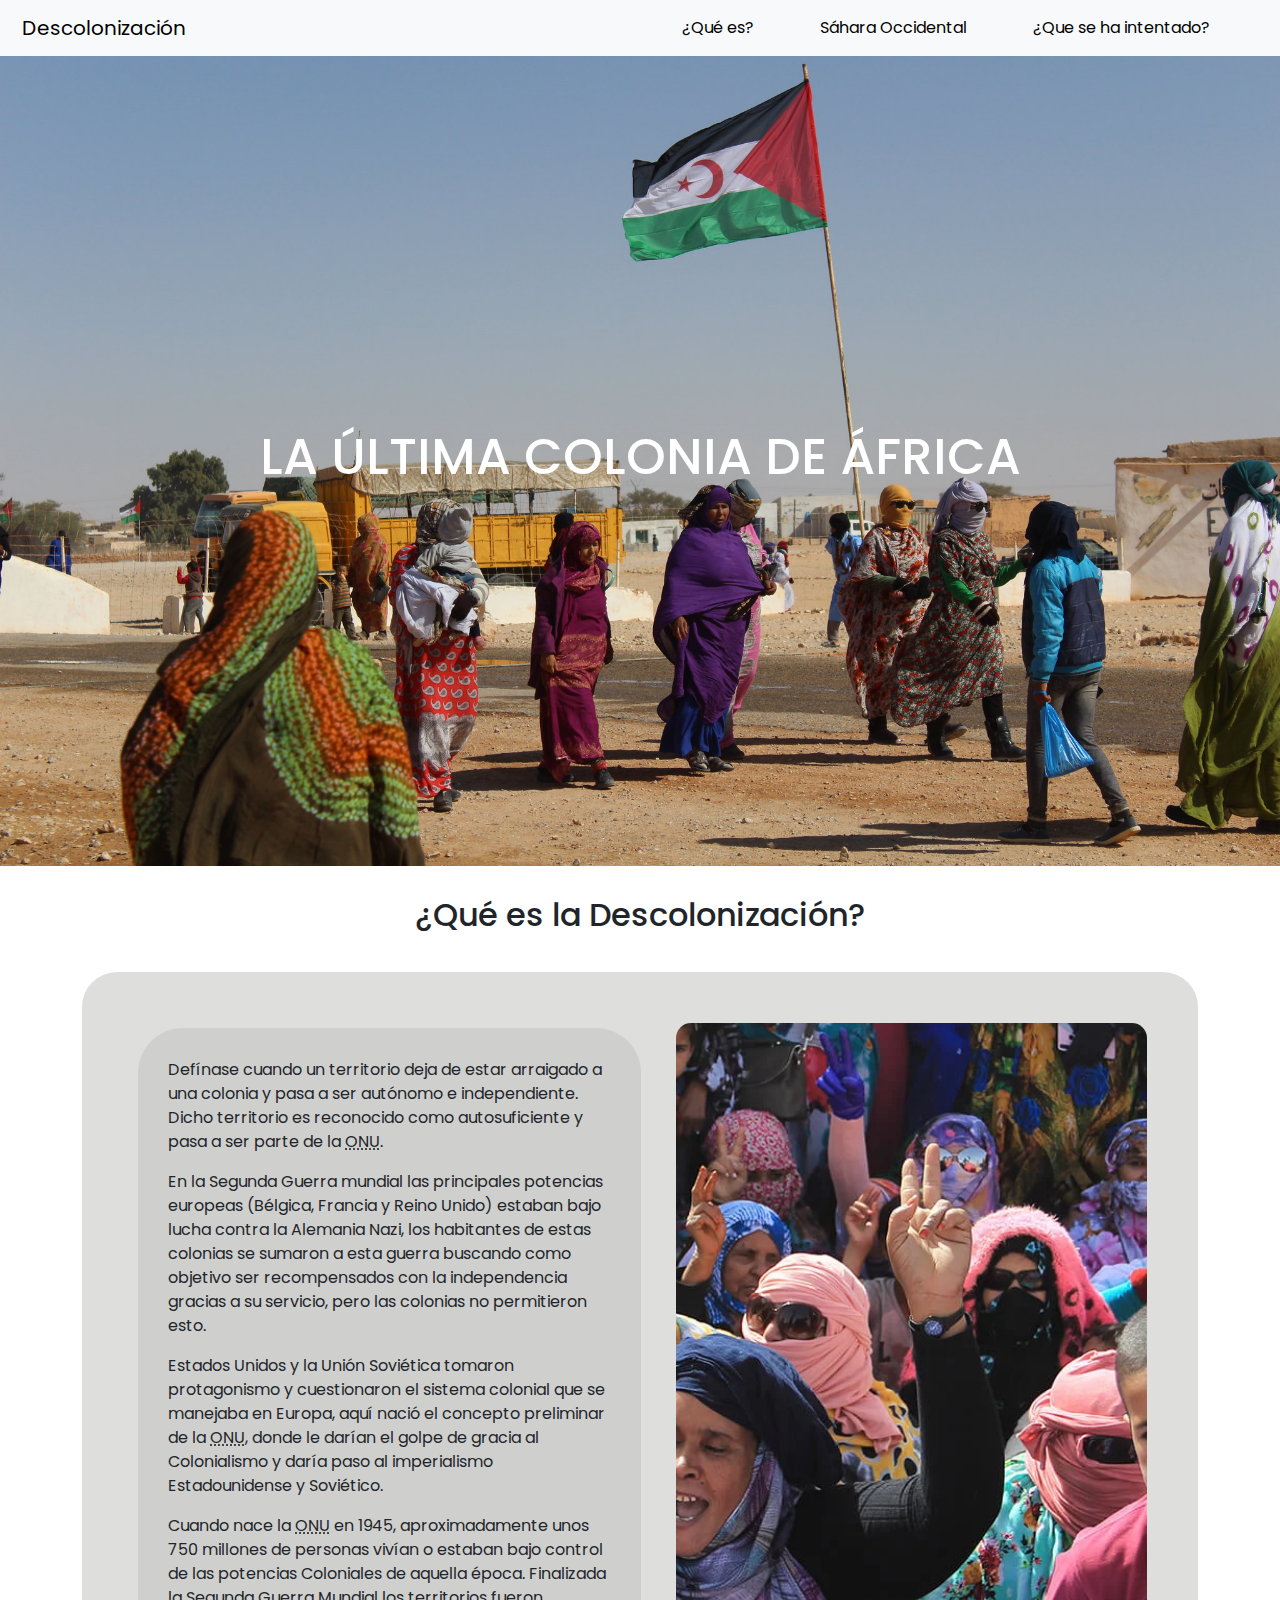
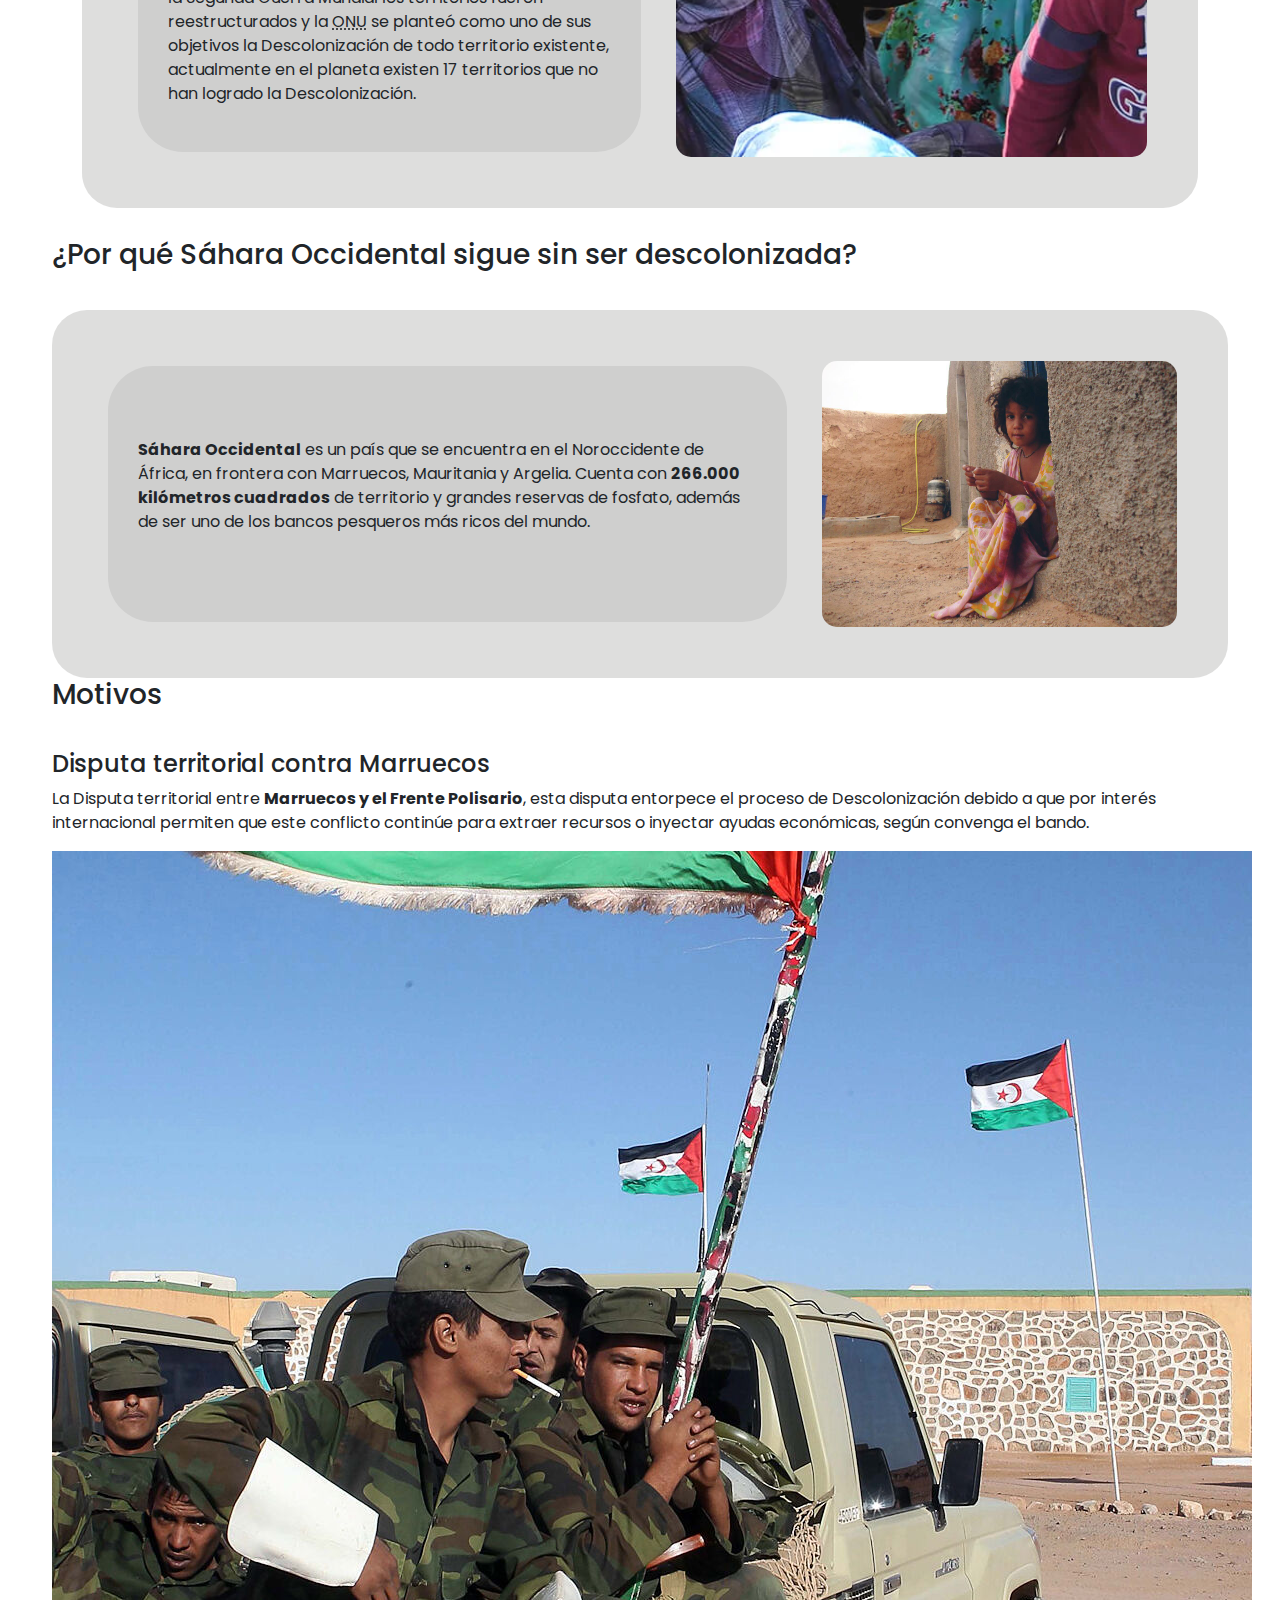
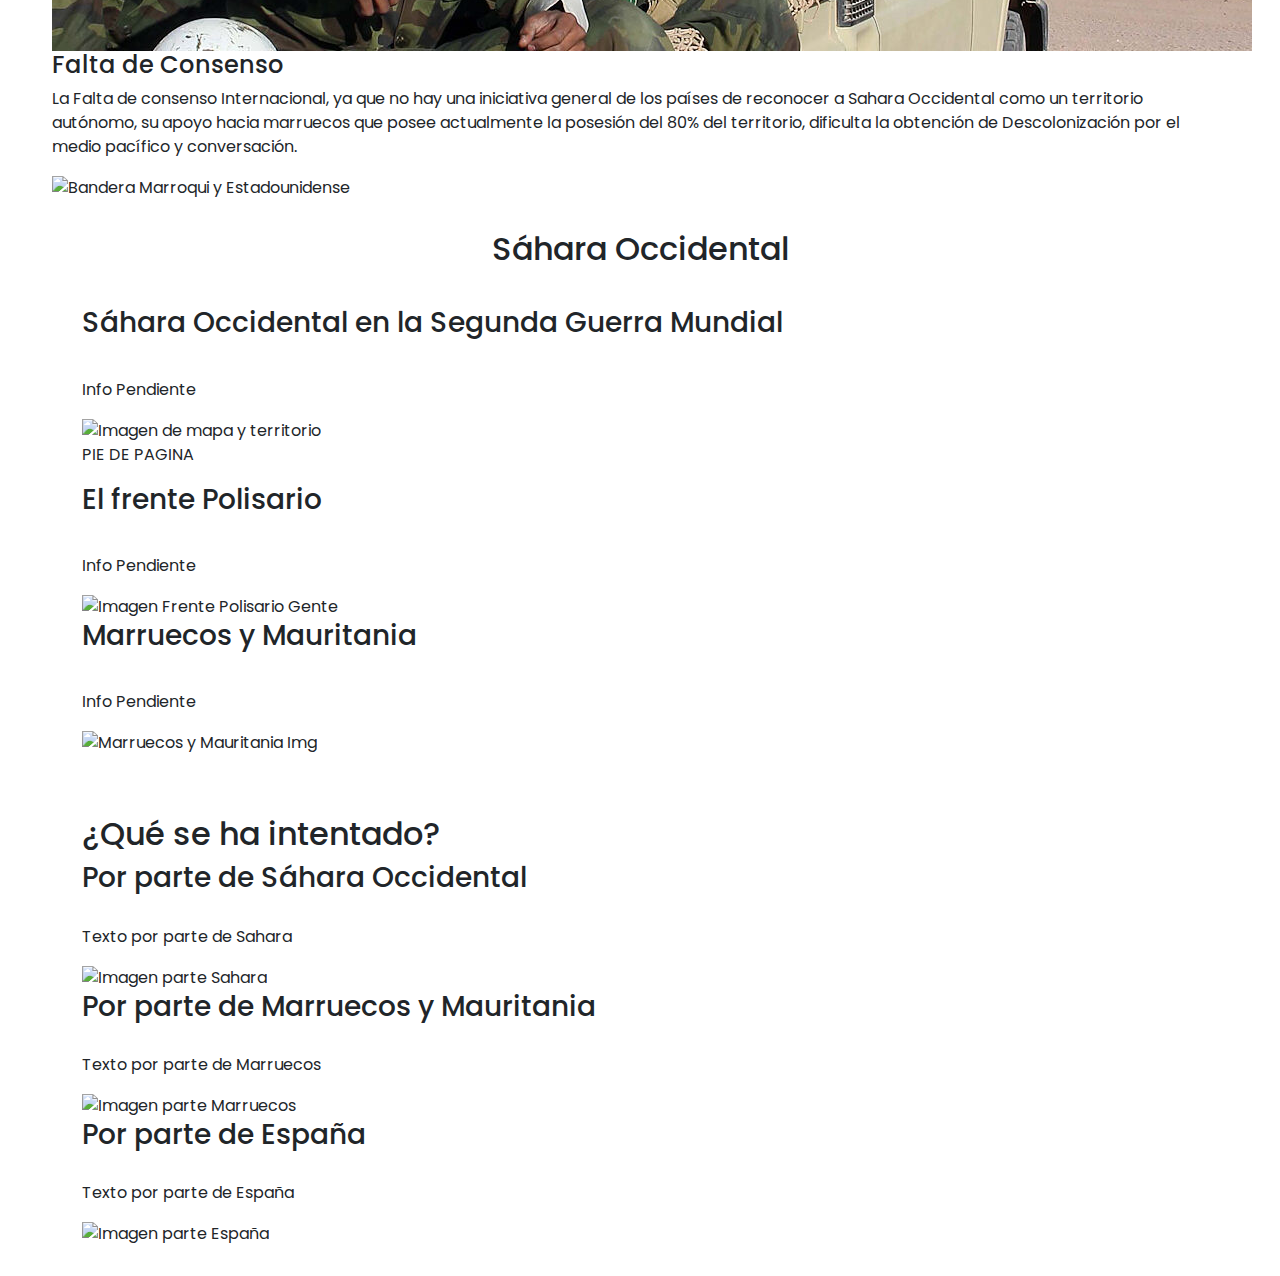
==== Descolonizacion Web/index.html @ 80894006 "Código descolonización 30 agosto" ====
<!DOCTYPE html>
<html lang="en">
<head>
    <meta charset="UTF-8">
    <meta name="viewport" content="width=device-width, initial-scale=1.0">
    <link rel="stylesheet" href="https://cdn.jsdelivr.net/npm/bootstrap@5.3.1/dist/css/bootstrap.min.css">
    <link rel="stylesheet" href="./stylesheet.css">
    <title>Descolonización</title>
</head>
<body>

    <!--Logo, Nav, Imagen, Titulo-->
    <header>
        <nav class="navbar navbar-expand-lg bg-body-tertiary">
            <div class="container-fluid">
              <a class="navbar-brand" href="#">Descolonización</a>
              <button class="navbar-toggler" type="button" data-bs-toggle="collapse" data-bs-target="#navbarNav" aria-controls="navbarNav" aria-expanded="false" aria-label="Toggle navigation">
                <span class="navbar-toggler-icon"></span>
              </button>
              <div class="collapse navbar-collapse" id="navbarNav">
                <ul class="navbar-nav">
                  <li class="nav-item">
                    <a class="nav-link active" href="#">¿Qué es?</a>
                  </li>
                  <li class="nav-item">
                    <a class="nav-link active" href="#">Sáhara Occidental</a>
                  </li>
                  <li class="nav-item">
                    <a class="nav-link active" aria-disabled="true">¿Que se ha intentado?</a>
                  </li>
                </ul>
              </div>
            </div>
          </nav>
    </header>
    
    
    
    <section id=banner>
        <h1>LA ÚLTIMA COLONIA DE ÁFRICA</h1>
    </section>
    <div class="container">
    <!-- ¿Qué es? -->
    <section>
        <!-- Que es la Descolonizacion -->
        <article>
            <h2>¿Qué es la Descolonización?</h2>
            <div class="texto-izq">
                <div class="text">
                    <p>Defínase cuando un territorio deja de estar arraigado a una colonia y pasa a ser autónomo e independiente. Dicho territorio es reconocido como autosuficiente y pasa a ser parte de la <abbr title="Organización de las Naciones Unidas">ONU</abbr>.</p>

                    <p>En la Segunda Guerra mundial las principales potencias europeas (Bélgica, Francia y Reino Unido) estaban bajo lucha contra la Alemania Nazi, los habitantes de estas colonias se sumaron a esta guerra buscando como objetivo ser recompensados con la independencia gracias a su servicio, pero las colonias no permitieron esto.</p>
                    <p>Estados Unidos y la Unión Soviética tomaron protagonismo y cuestionaron el sistema colonial que se manejaba en Europa, aquí nació el concepto preliminar de la <abbr title="Organización de las Naciones Unidas">ONU</abbr>, donde le darían el golpe de gracia al Colonialismo y daría paso al imperialismo Estadounidense y Soviético.</p>
                    <p>Cuando nace la <abbr title="Organización de las Naciones Unidas">ONU</abbr> en 1945, aproximadamente unos 750 millones de personas vivían o estaban bajo control de las potencias Coloniales de aquella época. Finalizada la Segunda Guerra Mundial los territorios fueron reestructurados y la <abbr title="Organización de las Naciones Unidas">ONU</abbr> se planteó como uno de sus objetivos la Descolonización de todo territorio existente, actualmente en el planeta existen 17 territorios que no han logrado la Descolonización.</p>
                </div>
                <div class="imagen">
                    <img src="./resources/Que es la descolonizacion img.webp" alt="Habitantes del Sahara">
                </div>
            </div>
        </article>
    </div>
    <div class="container"> 
        <!-- Porque Sahara Occidental sigue sin se Descolonizada -->
        <article>
            <h3>¿Por qué Sáhara Occidental sigue sin ser descolonizada?</h3>
            <div class="texto-izq">
                <div class="text-mitad">
                    <p>
                        <strong>Sáhara Occidental</strong> es un país que se encuentra en el Noroccidente de África, en frontera con Marruecos, Mauritania y Argelia. Cuenta con <b>266.000 kilómetros cuadrados</b> de territorio y grandes reservas de fosfato, además de ser uno de los bancos pesqueros más ricos del mundo.
                    </p>
                </div>
                <div class="imagen-niña">
                    <img src="./resources/niñosdelsahara.jpg" alt="Niña Saharaui">
                </div>
                    
            </div>
        </article>

        <!-- Motivos -->
        <article>
            <h3>Motivos</h3>
            <div class="text-der">
                <h4>Disputa territorial contra Marruecos</h4>
                <p>La Disputa territorial entre <strong>Marruecos y el Frente Polisario</strong>, esta disputa entorpece el proceso de Descolonización debido a que por interés internacional permiten que este conflicto continúe para extraer recursos o inyectar ayudas económicas, según convenga el bando.</p>

                <img src="./resources/Ejercito del Sahara.jpg" alt="Ejercito Sahauri">
            </div>
            <div class="text-izq">
                <h4>Falta de Consenso</h4>
                <p>La Falta de consenso Internacional, ya que no hay una iniciativa general de los países de reconocer a Sahara Occidental como un territorio autónomo, su apoyo hacia marruecos que posee actualmente la posesión del 80% del territorio, dificulta la obtención de Descolonización por el medio pacífico y conversación.</p>
                <img src="/resources/marruecos-sahara.jpg" alt=" Bandera Marroqui y Estadounidense">
            </div>
        </article>
    </section>
    </div>  
    <div class="container">
    <!-- Sahara Occidental -->
    <section>

        <!-- Segunda Guerra Mundial en Sahara -->
        <article>
            <h2>Sáhara Occidental</h2>

            <div class="text-izq">
                <h3>Sáhara Occidental en la Segunda Guerra Mundial</h3>
                <p> Info Pendiente </p>
                <img src="#" alt="Imagen de mapa y territorio">
                <p>PIE DE PAGINA</p>
            </div>

            <div class="text-izq">
                <h3>El frente Polisario</h3>
                <p> Info Pendiente</p>
                <img src="#" alt="Imagen Frente Polisario Gente">
            </div>

            <div class="text-der">
                <h3>Marruecos y Mauritania</h3>
                <p> Info Pendiente </p>
                <img src="#" alt="Marruecos y Mauritania Img">
            </div>
            </article>
    </section>
    </div>
    <div class="container">
    <!-- Qué se ha intentado -->
    <section>
        <h2>¿Qué se ha intentado?</h2>
        <article class="cards">

            <!-- Carta Sahara Occidental -->
            <div class="card-body">
                <h3 class="card-title">Por parte de Sáhara Occidental</h3>
                <p class="card-txt"> Texto por parte de Sahara</p>
                <img src="#" alt="Imagen parte Sahara">
            </div>

            <!-- Carta Marruecos y Mauritania -->
            <div class="card-body">
                <h3 class="card-title">Por parte de Marruecos y Mauritania</h3>
                <p class="card-txt"> Texto por parte de Marruecos</p>
                <img src="#" alt="Imagen parte Marruecos">
            </div>

            <!-- Carta de España -->
            <div class="card-body">
                <h3 class="card-title">Por parte de España</h3>
                <p class="card-txt"> Texto por parte de España</p>
                <img src="#" alt="Imagen parte España">
            </div>

        </article>
    </section>
    </div>
    <script src="https://cdn.jsdelivr.net/npm/bootstrap@5.3.1/dist/js/bootstrap.min.js" integrity="sha384-Rx+T1VzGupg4BHQYs2gCW9It+akI2MM/mndMCy36UVfodzcJcF0GGLxZIzObiEfa" crossorigin="anonymous"></script>

</body>
</html>
---- Descolonizacion Web/stylesheet.css ----
@import url('https://fonts.googleapis.com/css2?family=Poppins:ital,wght@0,400;0,500;1,300;1,400&display=swap');

body{
    font-family: 'Poppins', sans-serif;
}
#navbarNav{
    justify-content: end;
}

.nav-item{
    padding-right: 50px;
}

.navbar-brand{
    padding-left: 10px;

}

.container{
    max-width: 1200px;
    margin: auto;
}

#banner h1{
    color: white;
    font-size: 50px;
    font-weight: 500px;
}

#banner{
    display: flex;
    align-items: center;
    justify-content: center;
    flex-direction: column;
    height: 90vh;
    background-image: url("resources/Banner.jpg");
    background-size: cover;
    background-repeat: no-repeat;
    background-position: center center;
    text-align: center;
}

section{
    padding: 30px ;
}

.texto-izq{
    display: flex;
    padding: 4vh;
    background-color: #bdbebc80;
    border-radius: 35px;
    
}

article h2{
    text-align: center;
    padding-bottom: 30px;
}

article h3{
    padding-bottom: 30px;
}

.text{
    width: 50%;
    padding: 30px;
    background-color: #79797927;
    border-radius: 45px;
    margin: 20px;
}

.imagen{
    padding: 15px;
    width: 50%;
    
}

.imagen img {
    width: 100%;
    height: 100%;
    object-fit: cover;
    border-radius: 15px;
}

.text-mitad{
    width: auto;
    padding: 30px;
    background-color: #79797927;
    border-radius: 45px;
    margin: 20px;
    display: flex;
    align-items: center;
    justify-content: center;
    
}

.imagen-niña{
    padding: 15px;
    width: auto;
}

.imagen-niña img {
    width: 100%;
    height: 100%;
    object-fit: cover;
    border-radius: 15px;
}
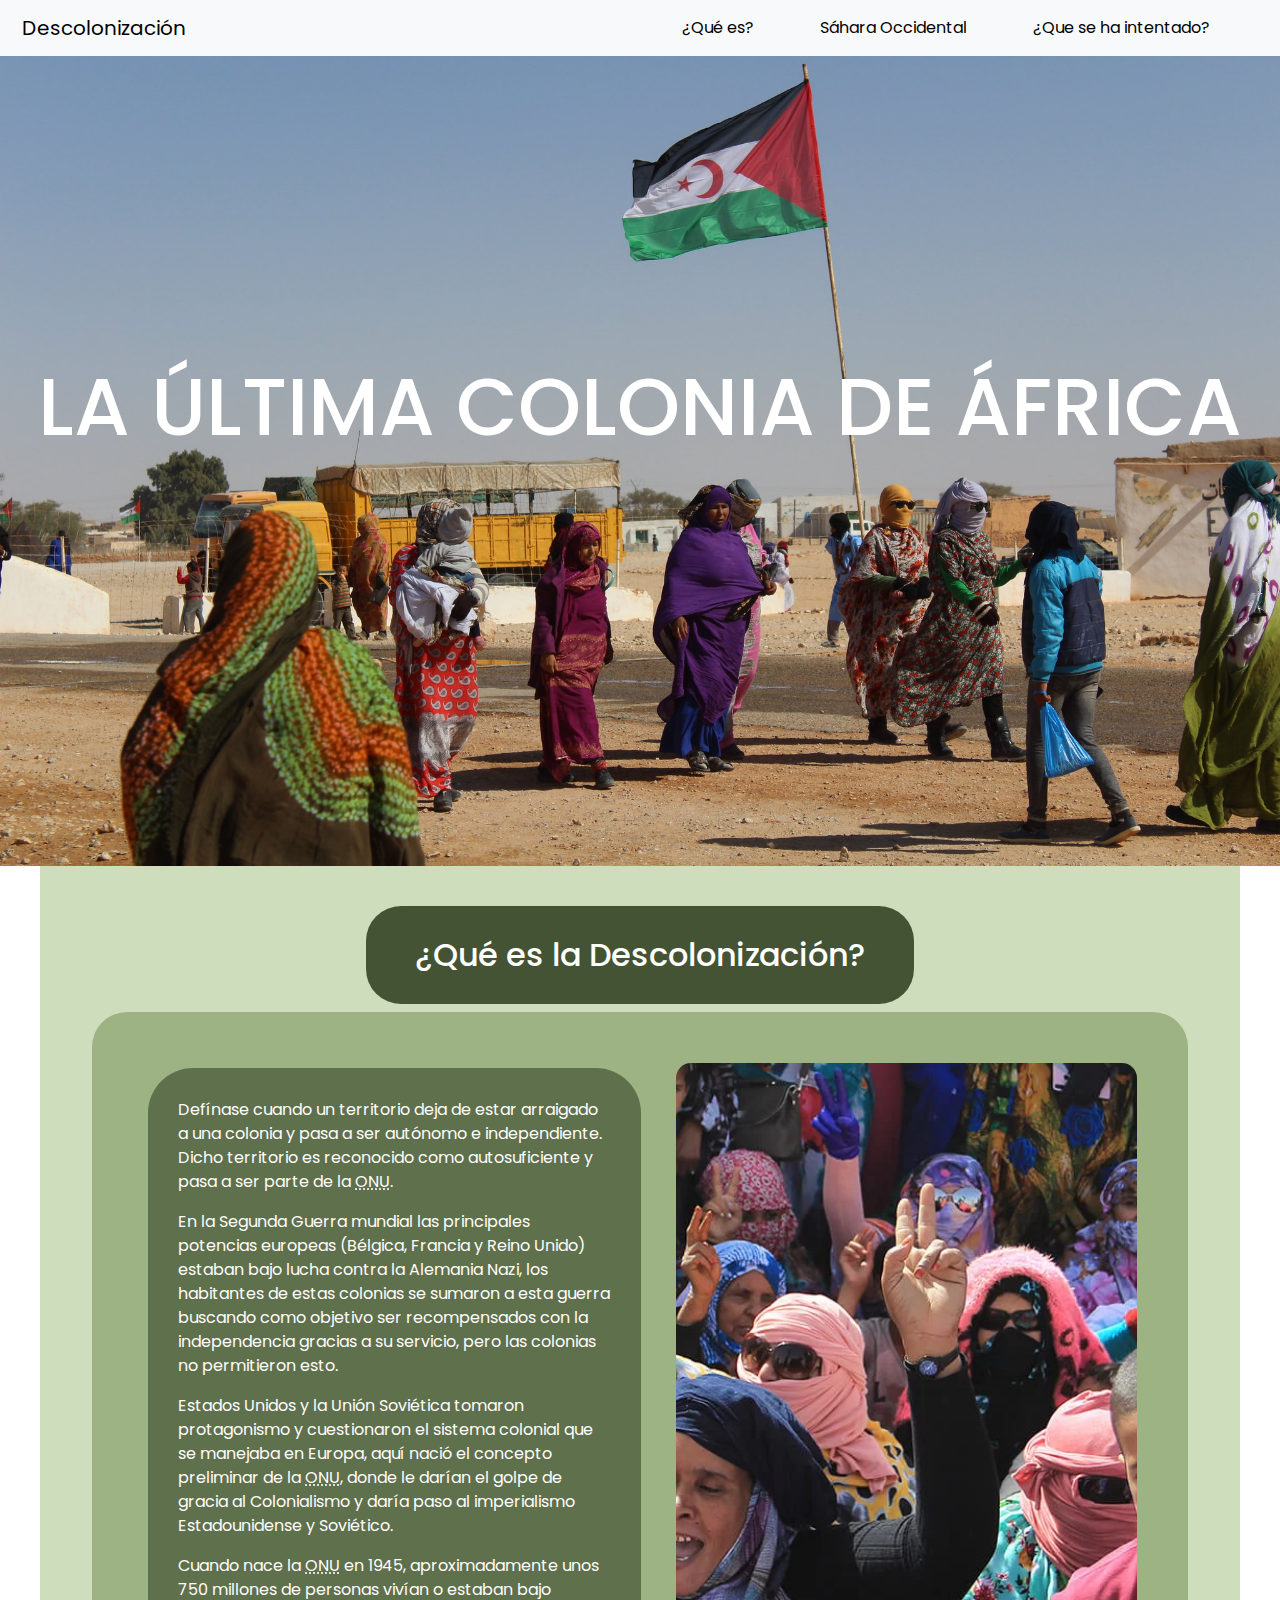
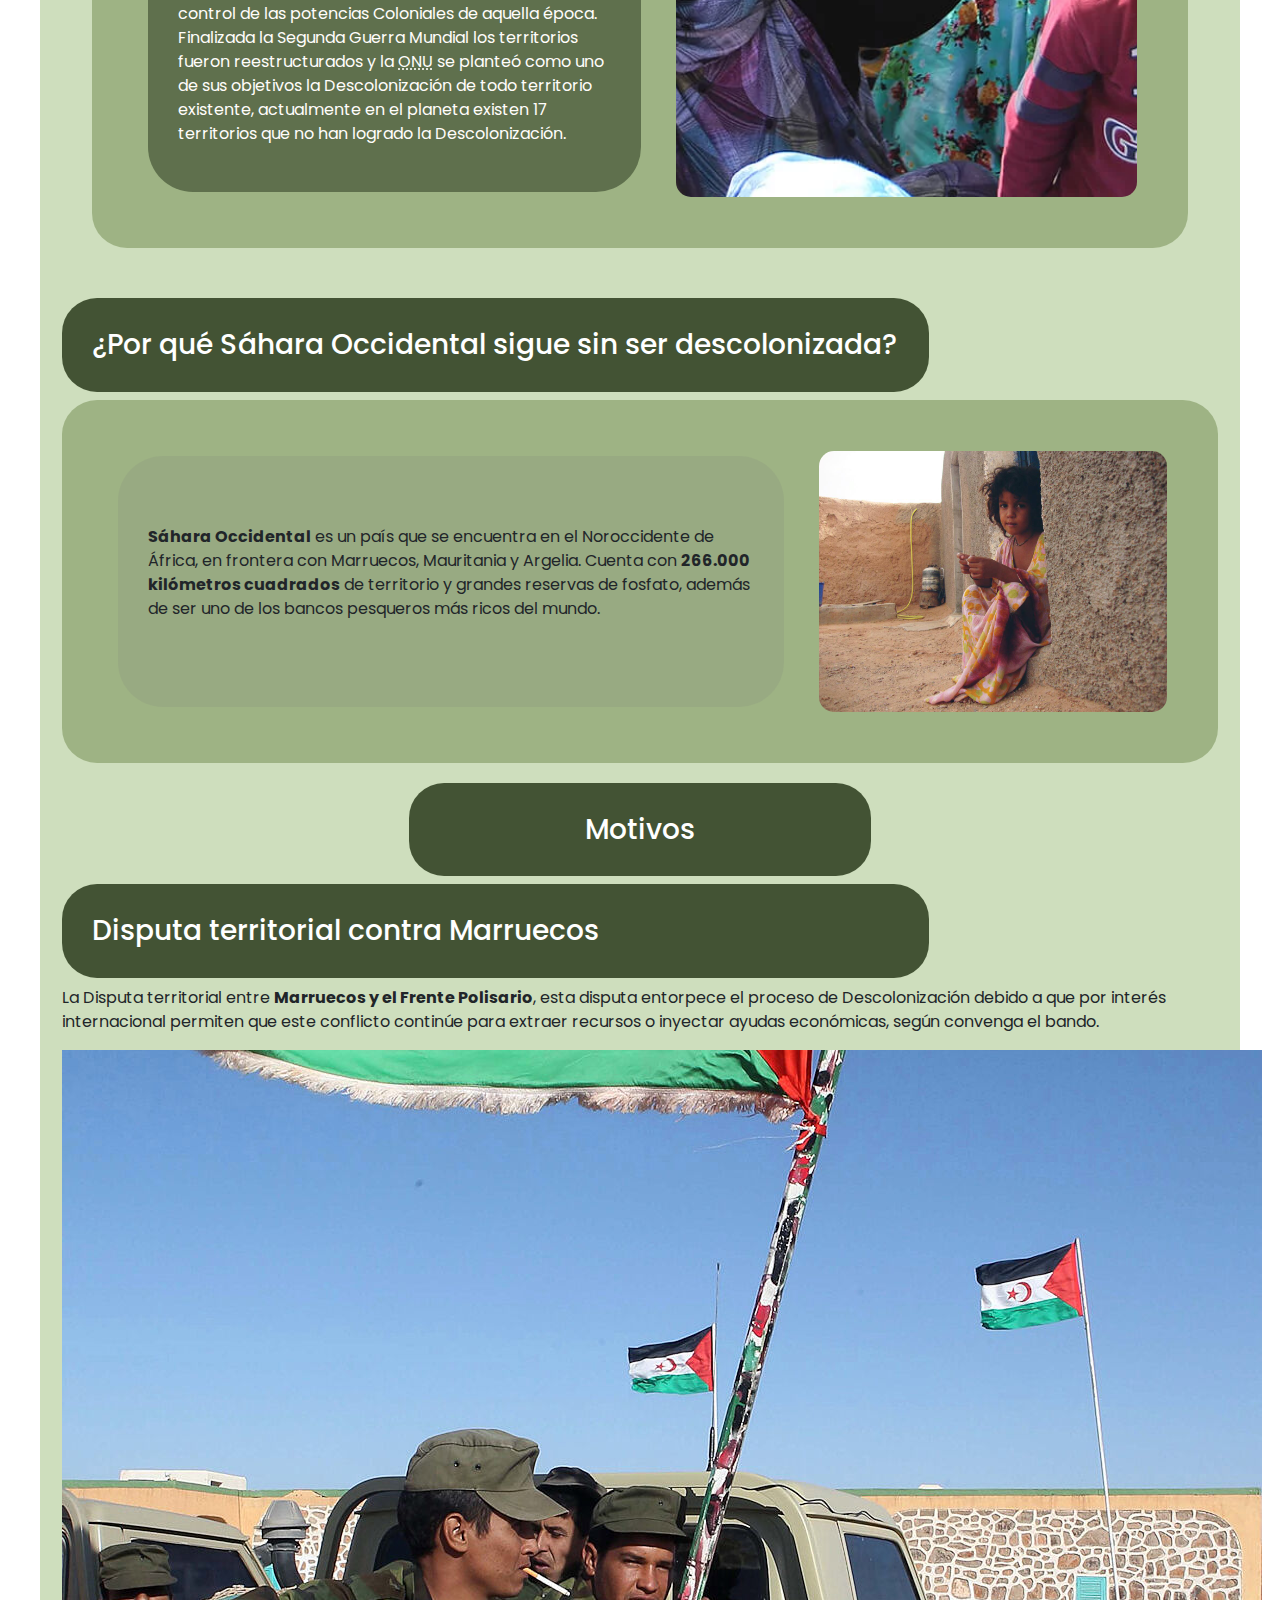
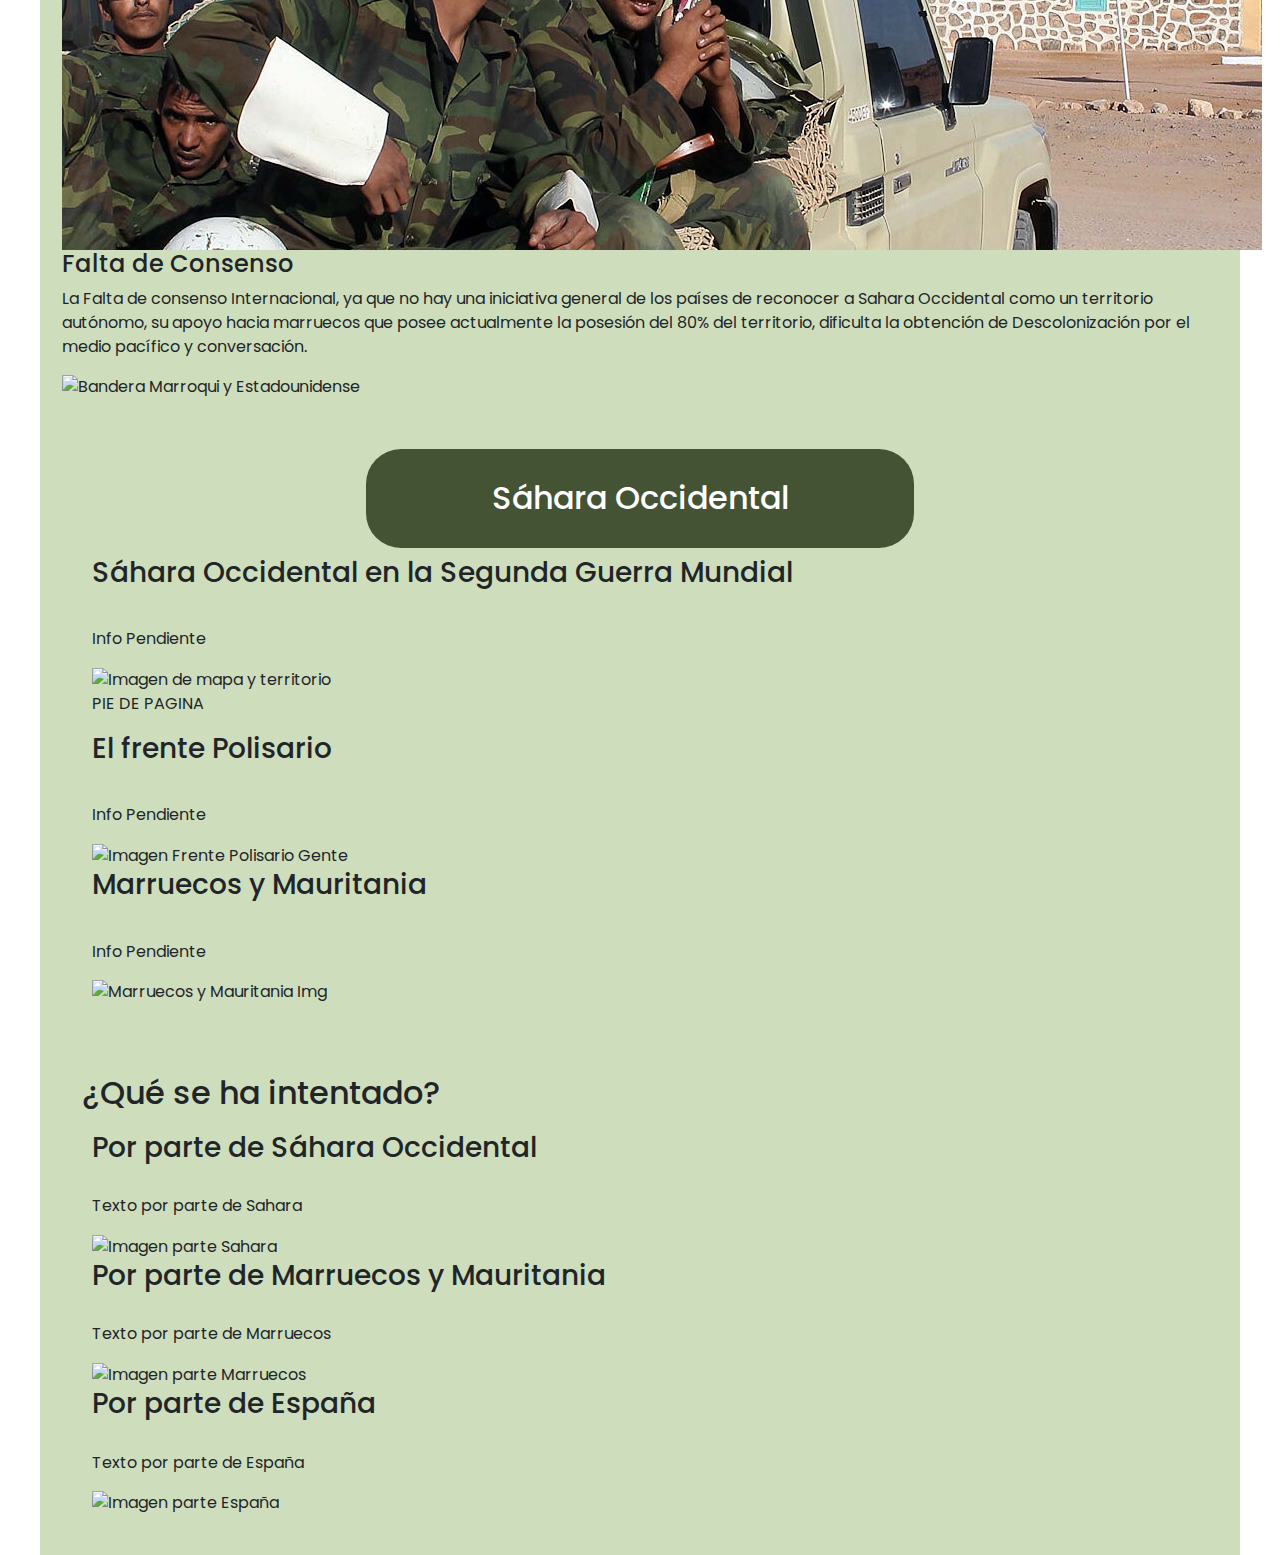
==== commit d5513563: "Aplicado Style Desktop" ====
--- a/Descolonizacion Web/index.html
+++ b/Descolonizacion Web/index.html
@@ -44,7 +44,9 @@
     <section>
         <!-- Que es la Descolonizacion -->
         <article>
-            <h2>¿Qué es la Descolonización?</h2>
+            <div class="titulo">
+                <h2>¿Qué es la Descolonización?</h2>
+            </div>
             <div class="texto-izq">
                 <div class="text">
                     <p>Defínase cuando un territorio deja de estar arraigado a una colonia y pasa a ser autónomo e independiente. Dicho territorio es reconocido como autosuficiente y pasa a ser parte de la <abbr title="Organización de las Naciones Unidas">ONU</abbr>.</p>
@@ -62,7 +64,9 @@
     <div class="container"> 
         <!-- Porque Sahara Occidental sigue sin se Descolonizada -->
         <article>
-            <h3>¿Por qué Sáhara Occidental sigue sin ser descolonizada?</h3>
+            <div class="titulo-h3-izquierda">
+                <h3>¿Por qué Sáhara Occidental sigue sin ser descolonizada?</h3>
+            </div>
             <div class="texto-izq">
                 <div class="text-mitad">
                     <p>
@@ -78,9 +82,13 @@
 
         <!-- Motivos -->
         <article>
-            <h3>Motivos</h3>
+            <div class="titulo-h3-mitad">
+                <h3>Motivos</h3>
+            </div>
             <div class="text-der">
-                <h4>Disputa territorial contra Marruecos</h4>
+                <div class="titulo-h3-izquierda">
+                    <h3>Disputa territorial contra Marruecos</h3>
+                </div>
                 <p>La Disputa territorial entre <strong>Marruecos y el Frente Polisario</strong>, esta disputa entorpece el proceso de Descolonización debido a que por interés internacional permiten que este conflicto continúe para extraer recursos o inyectar ayudas económicas, según convenga el bando.</p>
 
                 <img src="./resources/Ejercito del Sahara.jpg" alt="Ejercito Sahauri">
@@ -99,8 +107,9 @@
 
         <!-- Segunda Guerra Mundial en Sahara -->
         <article>
-            <h2>Sáhara Occidental</h2>
-
+            <div class="titulo">
+                <h2>Sáhara Occidental</h2>
+            </div>
             <div class="text-izq">
                 <h3>Sáhara Occidental en la Segunda Guerra Mundial</h3>
                 <p> Info Pendiente </p>
--- a/Descolonizacion Web/stylesheet.css
+++ b/Descolonizacion Web/stylesheet.css
@@ -3,6 +3,7 @@
 
 body{
     font-family: 'Poppins', sans-serif;
+    background-color: rgba(#FAF1E4);
 }
 #navbarNav{
     justify-content: end;
@@ -20,12 +21,15 @@
 .container{
     max-width: 1200px;
     margin: auto;
+    background-color: #CEDEBD;
 }
 
 #banner h1{
     color: white;
-    font-size: 50px;
+    font-size: 80px;
     font-weight: 500px;
+    padding-bottom: 100px;
+
 }
 
 #banner{
@@ -45,17 +49,29 @@
     padding: 30px ;
 }
 
+article{
+    padding: 10px;
+}
+
 .texto-izq{
     display: flex;
     padding: 4vh;
-    background-color: #bdbebc80;
+    background-color: #9EB384;
     border-radius: 35px;
     
 }
 
+.titulo{
+    margin-left: 25%;
+    margin-right: 25%;
+    border-radius: 35px;
+    background-color: #435334;
+}
+
 article h2{
     text-align: center;
-    padding-bottom: 30px;
+    padding: 30px;
+    color: white;
 }
 
 article h3{
@@ -65,9 +81,10 @@
 .text{
     width: 50%;
     padding: 30px;
-    background-color: #79797927;
+    background-color: #435334b0;
     border-radius: 45px;
     margin: 20px;
+    color: #fffdfb;
 }
 
 .imagen{
@@ -107,5 +124,31 @@
     border-radius: 15px;
 }
 
+.titulo-h3-izquierda{
+    margin-right: 25%;
+    border-radius: 35px;
+    background-color: #435334;
+}
+
+.titulo-h3-izquierda h3{
+    text-align: left;
+    padding: 30px;
+    color: white;
+}
+
+.titulo-h3-mitad{
+    margin-left: 30%;
+    margin-right: 30%;
+    border-radius: 35px;
+    background-color: #435334;
+}
+
+.titulo-h3-mitad h3{
+    text-align: center;
+    padding: 30px;
+    color: white;
+}
 
 
+
+
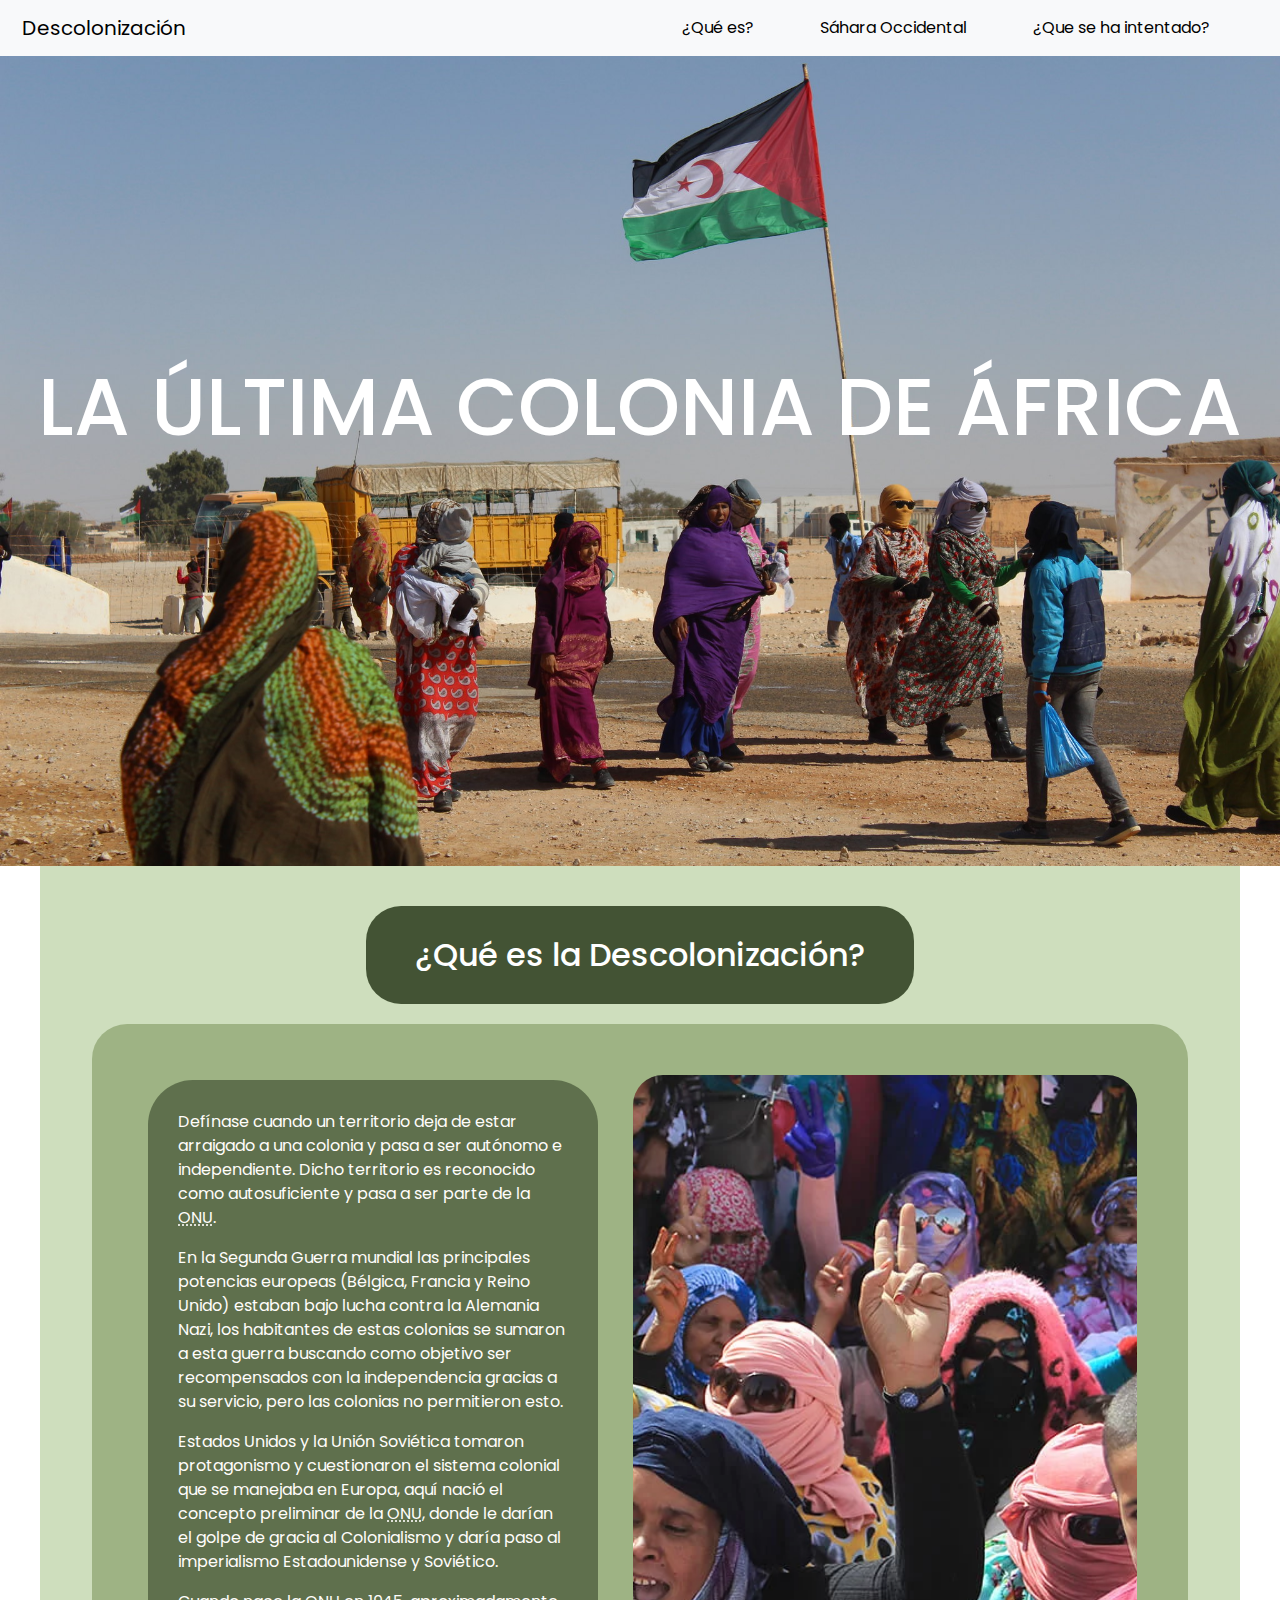
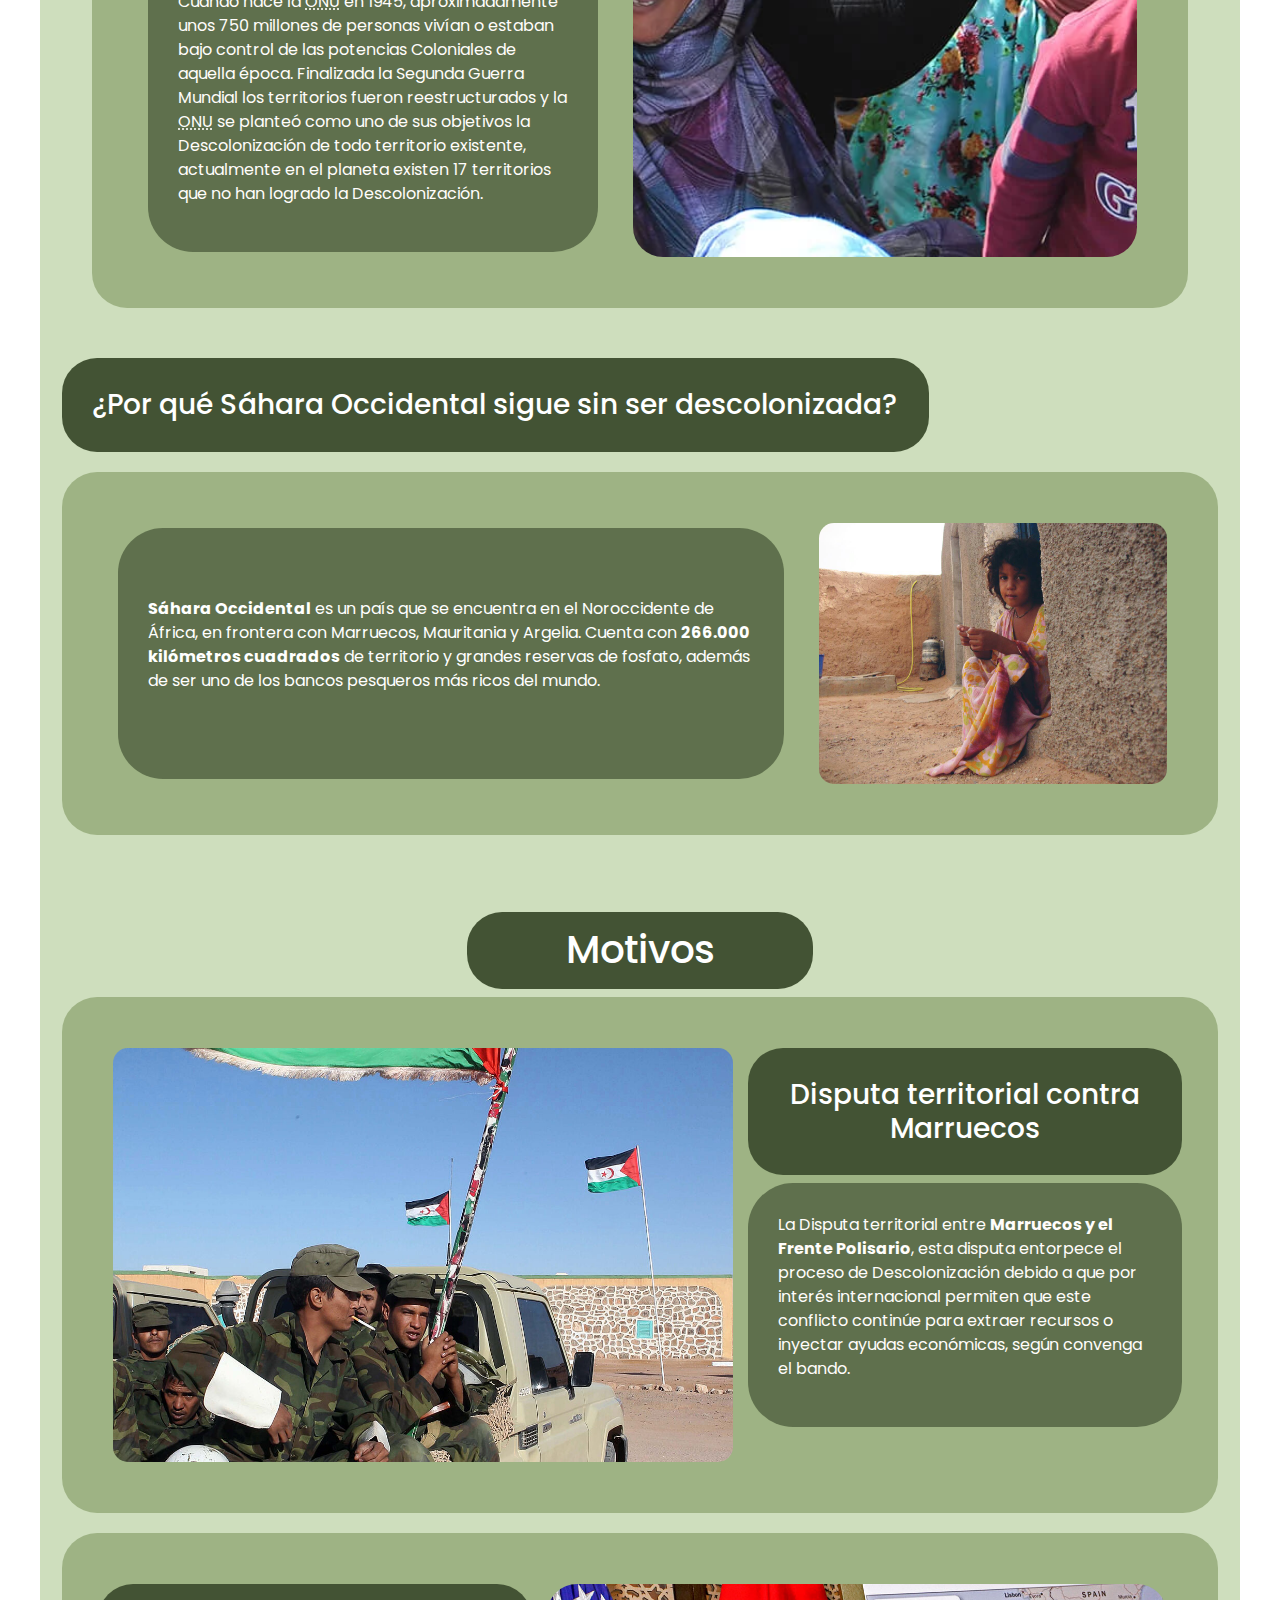
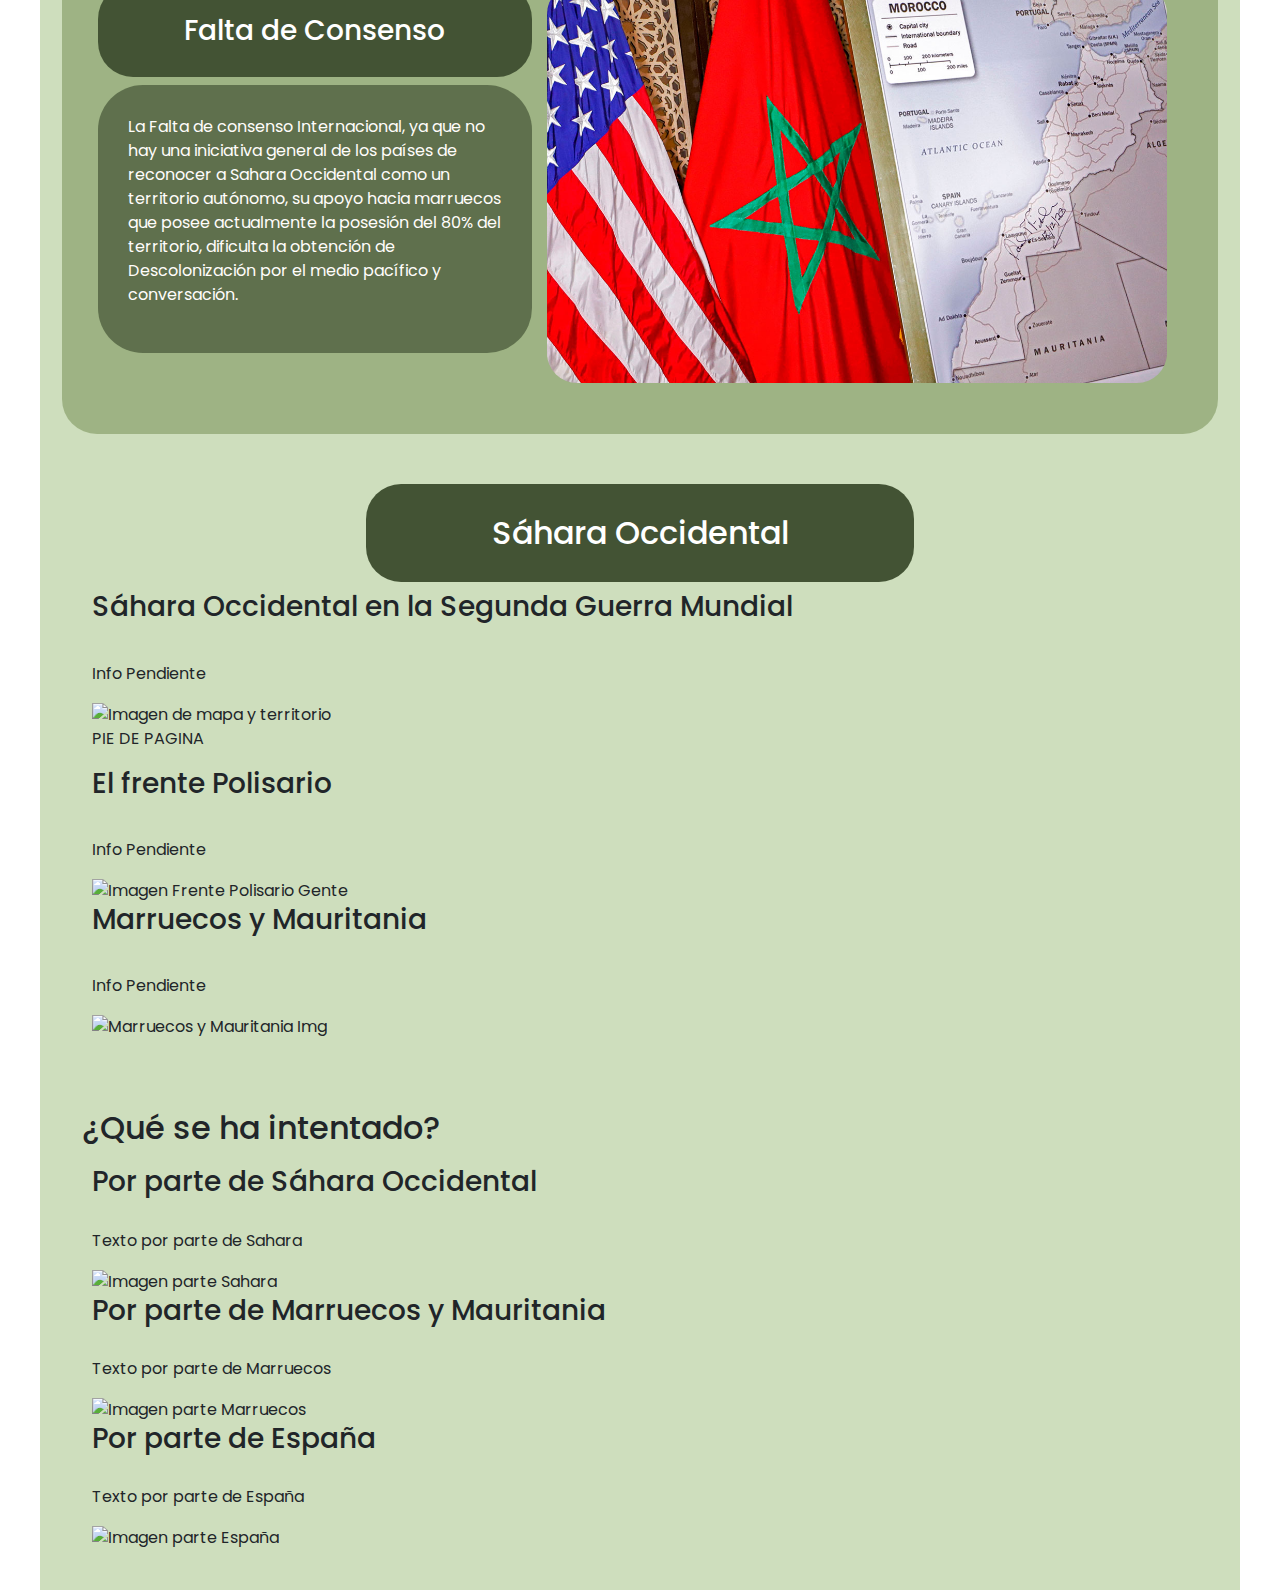
==== commit daf871ff: "Finished Desktop Css Main Page" ====
--- a/Descolonizacion Web/index.html
+++ b/Descolonizacion Web/index.html
@@ -5,6 +5,7 @@
     <meta name="viewport" content="width=device-width, initial-scale=1.0">
     <link rel="stylesheet" href="https://cdn.jsdelivr.net/npm/bootstrap@5.3.1/dist/css/bootstrap.min.css">
     <link rel="stylesheet" href="./stylesheet.css">
+    <link rel="stylesheet" href="./stylesheet-mobile.css">
     <title>Descolonización</title>
 </head>
 <body>
@@ -85,18 +86,41 @@
             <div class="titulo-h3-mitad">
                 <h3>Motivos</h3>
             </div>
-            <div class="text-der">
-                <div class="titulo-h3-izquierda">
-                    <h3>Disputa territorial contra Marruecos</h3>
+
+
+            <div class="texto-der">
+
+                <div class="imagen">
+                    <img src="./resources/Ejercito del Sahara.jpg" alt="Ejercito Sahauri">
                 </div>
-                <p>La Disputa territorial entre <strong>Marruecos y el Frente Polisario</strong>, esta disputa entorpece el proceso de Descolonización debido a que por interés internacional permiten que este conflicto continúe para extraer recursos o inyectar ayudas económicas, según convenga el bando.</p>
+                <div class="contenido-motivos">
 
-                <img src="./resources/Ejercito del Sahara.jpg" alt="Ejercito Sahauri">
+                    <div class="sub-titulo-h3-Motivos">
+                        <h3>Disputa territorial contra Marruecos</h3>
+                    </div>
+                
+                    <div class="text">
+                        <p>La Disputa territorial entre <strong>Marruecos y el Frente Polisario</strong>, esta disputa entorpece el proceso de Descolonización debido a que por interés internacional permiten que este conflicto continúe para extraer recursos o inyectar ayudas económicas, según convenga el bando.</p>
+                    </div>
+                </div>
+                
             </div>
-            <div class="text-izq">
-                <h4>Falta de Consenso</h4>
-                <p>La Falta de consenso Internacional, ya que no hay una iniciativa general de los países de reconocer a Sahara Occidental como un territorio autónomo, su apoyo hacia marruecos que posee actualmente la posesión del 80% del territorio, dificulta la obtención de Descolonización por el medio pacífico y conversación.</p>
-                <img src="/resources/marruecos-sahara.jpg" alt=" Bandera Marroqui y Estadounidense">
+
+            <div class="texto-izq">
+
+                <div class="contenido-consenso">
+                    <div class="titulo-h3-falta-consenso">
+                        <h3>Falta de Consenso</h3>
+                    </div>
+                    <div class="text">
+                        <p>La Falta de consenso Internacional, ya que no hay una iniciativa general de los países de reconocer a Sahara Occidental como un territorio autónomo, su apoyo hacia marruecos que posee actualmente la posesión del 80% del territorio, dificulta la obtención de Descolonización por el medio pacífico y conversación.</p>
+                    </div>
+                </div>
+
+                <div class="imagen">
+                    <img src="./resources/marruecos-sahara.jpg" alt=" Bandera Marroqui y Estadounidense">
+                </div>
+                
             </div>
         </article>
     </section>
@@ -123,7 +147,7 @@
                 <img src="#" alt="Imagen Frente Polisario Gente">
             </div>
 
-            <div class="text-der">
+            <div class="text-der-">
                 <h3>Marruecos y Mauritania</h3>
                 <p> Info Pendiente </p>
                 <img src="#" alt="Marruecos y Mauritania Img">
--- a/Descolonizacion Web/stylesheet.css
+++ b/Descolonizacion Web/stylesheet.css
@@ -5,17 +5,12 @@
     font-family: 'Poppins', sans-serif;
     background-color: rgba(#FAF1E4);
 }
-#navbarNav{
-    justify-content: end;
-}
-
-.nav-item{
-    padding-right: 50px;
-}
-
-.navbar-brand{
-    padding-left: 10px;
-
+
+/* Pre-sets*/
+article h2{
+    text-align: center;
+    padding: 30px;
+    color: white;
 }
 
 .container{
@@ -24,6 +19,30 @@
     background-color: #CEDEBD;
 }
 
+article h3{
+    padding-bottom: 30px;
+}
+
+
+/*NAV BAR*/
+#navbarNav{
+    justify-content: end;
+}
+
+.nav-item{
+    padding-right: 50px;
+}
+
+.navbar-brand{
+    padding-left: 10px;
+
+}
+
+
+
+/* Header Banner */
+
+/*TITULO*/
 #banner h1{
     color: white;
     font-size: 80px;
@@ -31,7 +50,7 @@
     padding-bottom: 100px;
 
 }
-
+/*Style Banner Background*/
 #banner{
     display: flex;
     align-items: center;
@@ -45,22 +64,21 @@
     text-align: center;
 }
 
+
+/* Inicio de Secciones */
 section{
     padding: 30px ;
 }
 
+/* Edicion Padding Articulos*/
 article{
     padding: 10px;
 }
 
-.texto-izq{
-    display: flex;
-    padding: 4vh;
-    background-color: #9EB384;
-    border-radius: 35px;
-    
-}
-
+
+/* ---- PRIMERA SECCION - QUE ES* -----/
+
+/*Titulo de Seccion - Que es*/
 .titulo{
     margin-left: 25%;
     margin-right: 25%;
@@ -68,16 +86,16 @@
     background-color: #435334;
 }
 
-article h2{
-    text-align: center;
-    padding: 30px;
-    color: white;
-}
-
-article h3{
-    padding-bottom: 30px;
-}
-
+/*Contenedor Principal*/
+.texto-izq{
+    display: flex;
+    padding: 4vh;
+    background-color: #9EB384;
+    border-radius: 35px;
+    
+}
+
+/*Parrafo*/
 .text{
     width: 50%;
     padding: 30px;
@@ -87,12 +105,13 @@
     color: #fffdfb;
 }
 
+/*Contenedor de Imagen*/
 .imagen{
     padding: 15px;
     width: 50%;
-    
-}
-
+}
+
+/*Dimension Imagen*/
 .imagen img {
     width: 100%;
     height: 100%;
@@ -100,6 +119,25 @@
     border-radius: 15px;
 }
 
+
+
+/*Porque Sahara sigue sin ser Descolonizada*/
+
+/*Contenedor Titulo*/
+.titulo-h3-izquierda{
+    margin-right: 25%;
+    border-radius: 35px;
+    background-color: #435334;
+}
+
+/*Titulo texto*/
+.titulo-h3-izquierda h3{
+    text-align: left;
+    padding: 30px;
+    color: white;
+}
+
+/*Contenedor texto*/
 .text-mitad{
     width: auto;
     padding: 30px;
@@ -109,14 +147,21 @@
     display: flex;
     align-items: center;
     justify-content: center;
-    
-}
-
+}
+
+/*Parrafo*/
+.text-mitad {
+    background-color: #435334b0;
+    color: white;
+}
+
+
+/*Contenedor Imagen Niña*/
 .imagen-niña{
-    padding: 15px;
+    margin: 15px;
     width: auto;
 }
-
+/*Dimension Imagen Niña*/
 .imagen-niña img {
     width: 100%;
     height: 100%;
@@ -124,31 +169,122 @@
     border-radius: 15px;
 }
 
-.titulo-h3-izquierda{
-    margin-right: 25%;
-    border-radius: 35px;
-    background-color: #435334;
-}
-
-.titulo-h3-izquierda h3{
-    text-align: left;
-    padding: 30px;
-    color: white;
-}
-
+/*  --- MOTIVOS  ---*/
+
+/*Contenedor Titulo Motivos*/
 .titulo-h3-mitad{
-    margin-left: 30%;
-    margin-right: 30%;
-    border-radius: 35px;
-    background-color: #435334;
-}
-
+    margin-top: 5%;
+    margin-left: 35%;
+    margin-right: 35%;
+    border-radius: 35px;
+    background-color: #435334;
+}
+/*Titulo Motivos texto*/
 .titulo-h3-mitad h3{
     text-align: center;
-    padding: 30px;
-    color: white;
-}
-
-
-
-
+    padding: 15px;
+    font-size: 39px;
+    color: white;
+}
+
+/*Contenedor Principal*/
+.texto-der {
+    padding: 4vh;
+    background-color: #9EB384;
+    border-radius: 35px;
+    display:flex;
+    flex-direction: row;
+
+}
+
+/* Contenedor titulo Disputa Territorial */
+.sub-titulo-h3-Motivos{
+    margin-top: 15px;
+    border-radius: 35px;
+    background-color: #435334;
+}
+
+/*Titulo texto*/
+.sub-titulo-h3-Motivos h3{
+    text-align: center;
+    padding: 30px;
+    color: white;
+}
+
+/* Contenido Motivos (Subtitulo y texto) */
+.contenido-motivos {
+    width: 40%;
+}
+
+.contenido-motivos .text{
+    width: 100%;
+    margin: 0;
+    padding: 30px;
+    background-color: #435334b0;
+    border-radius: 45px;
+    color: #fffdfb;
+}
+
+/* Imagen de Los soldados */
+.texto-der .imagen {
+    padding: 15px;
+    width: 60%;   
+}
+
+.texto-der .imagen img {
+    width: 100%;
+    height: 100%;
+    object-fit: cover;
+    border-radius: 15px; 
+}
+
+/* Contenedor titulo falta de censo */
+
+.texto-izq{
+    display: flex;
+    padding: 4vh;
+    background-color: #9EB384;
+    border-radius: 35px;
+    margin-top: 20px;  
+    width: 100%; 
+}
+
+/* Subtitulo contenedor */
+.titulo-h3-falta-consenso {
+    margin-top: 15px;
+    border-radius: 35px;
+    background-color: #435334;
+}
+/* Subtitulo */
+.titulo-h3-falta-consenso h3 {
+    text-align: center;
+    padding: 30px;
+    color: white;
+}
+
+.contenido-consenso .text{
+    width: 100%;
+    margin: 0;
+    padding: 30px;
+    background-color: #435334b0;
+    border-radius: 45px;
+    color: #fffdfb;
+}
+
+.contenido-consenso {
+    width: 40%;
+}
+.texto-izq .imagen {
+    padding: 15px;
+    width: 60%;   
+}
+
+.texto-izq .imagen img {
+    width: 100%;
+    height: 100%;
+    object-fit: cover;
+    border-radius: 30px; 
+}
+/*<----------------------------------------------->*/
+
+
--- a/Descolonizacion Web/stylesheet-mobile.css
+++ b/Descolonizacion Web/stylesheet-mobile.css
@@ -0,0 +1,39 @@
+@media (max-width: 900px){
+
+    /*Seccion Que es*/
+    .titulo{
+        margin-left: 15%;
+        margin-right: 15%;
+        border-radius: 35px;
+        background-color: #435334;
+    }
+    /*Contenedor Princial*/
+    .texto-izq{
+        display: flex;
+        flex-direction: column;
+        background-color: #9EB384;
+        border-radius: 35px;
+    }
+    /*Parrafo*/
+    .text{
+        width: auto;
+        padding: 30px;
+        background-color: #435334b0;
+        border-radius: 45px;
+        margin: 20px;
+        color: #fffdfb;
+    }
+    /*Contenedor Imagen*/
+    .imagen{
+        padding: 15px;
+        width: auto;
+    }
+
+    /*Dimension Imagen*/
+    .imagen img {
+        width: 100%;
+        height: 100%;
+        object-fit: cover;
+        border-radius: 15px;
+    }
+}